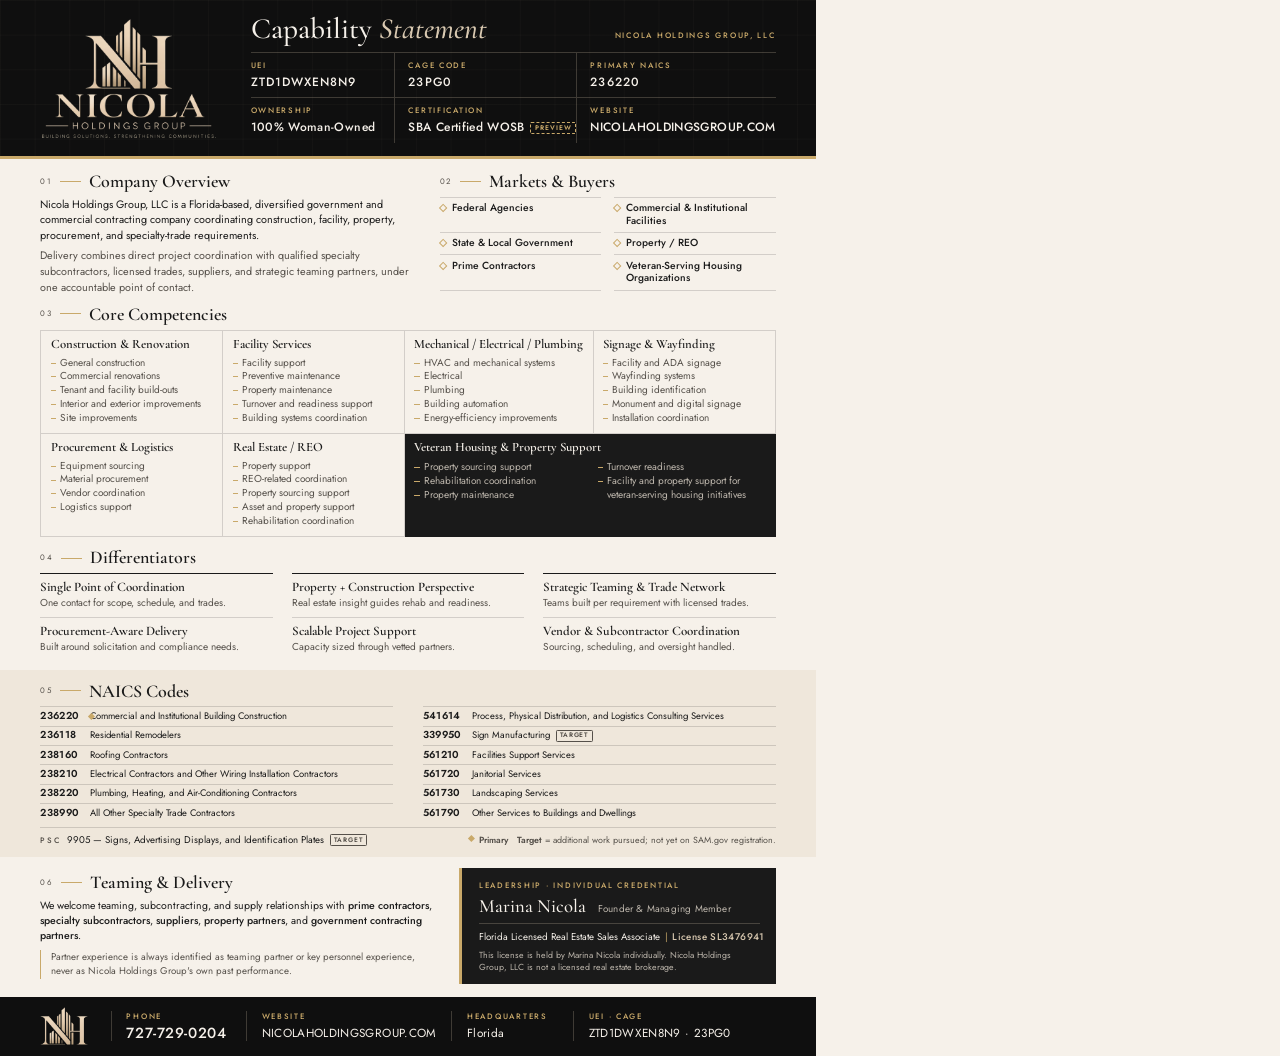
==== source/capability-statement/capability-statement.html @ 3c43f56b "Add capability statement PDF and link it across the site - New one-page capability statement (Letter" ====
<!DOCTYPE html>
<!--
  Nicola Holdings Group — Capability Statement (editable source)
  Rendered to files/capability-statement.pdf by build.py in this folder.
  WOSB: the "Preview" tag mirrors the website. Build with --final (adds class
  "cert-final" to <html>) only after SBA has awarded WOSB certification.
-->
<html lang="en">
<head>
<meta charset="utf-8">
<meta name="robots" content="noindex">
<title>Nicola Holdings Group, LLC — Capability Statement</title>
<style>
  @font-face { font-family: "Cormorant Garamond"; font-weight: 500; font-style: normal; src: url(fonts/cormorant-garamond-latin-500-normal.woff2) format("woff2"); }
  @font-face { font-family: "Cormorant Garamond"; font-weight: 600; font-style: normal; src: url(fonts/cormorant-garamond-latin-600-normal.woff2) format("woff2"); }
  @font-face { font-family: "Cormorant Garamond"; font-weight: 500; font-style: italic; src: url(fonts/cormorant-garamond-latin-500-italic.woff2) format("woff2"); }
  @font-face { font-family: "Jost"; font-weight: 400; src: url(fonts/jost-latin-400-normal.woff2) format("woff2"); }
  @font-face { font-family: "Jost"; font-weight: 500; src: url(fonts/jost-latin-500-normal.woff2) format("woff2"); }
  @font-face { font-family: "Jost"; font-weight: 600; src: url(fonts/jost-latin-600-normal.woff2) format("woff2"); }

  :root {
    --charcoal: #1A1A1A; --beige: #D9C9B1; --cream: #F6F1EA; --gold: #C9A96A; --stone: #8A8A8A;
    --black: #0F0F0F; --paper: #EFE7DB; --ink-muted: #55504A; --on-dark-muted: #BDB6AC;
    --rule: rgba(26,26,26,.16); --rule-dark: rgba(217,201,177,.24);
    --serif: "Cormorant Garamond", Georgia, serif;
    --sans: "Jost", "Helvetica Neue", Arial, sans-serif;
    --px: .42in; /* page side margin */
  }
  @page { size: 8.5in 11in; margin: 0; }
  * { box-sizing: border-box; margin: 0; padding: 0; }
  html, body { width: 8.5in; height: 11in; }
  body {
    font-family: var(--sans); font-size: 7.9pt; line-height: 1.4; color: var(--charcoal);
    background: var(--cream); -webkit-print-color-adjust: exact; print-color-adjust: exact;
    font-variant-numeric: lining-nums;
  }
  ul { list-style: none; }
  .page { width: 8.5in; height: 11in; display: flex; flex-direction: column; overflow: hidden; }

  .label { font-size: 5.9pt; font-weight: 500; letter-spacing: .22em; text-transform: uppercase; }
  .sec-head { display: flex; align-items: center; gap: 6pt; margin-bottom: 5pt; }
  .sec-head .num { font-size: 5.9pt; letter-spacing: .18em; color: var(--ink-muted); }
  .sec-head .line { width: 16pt; height: .6pt; background: var(--gold); }
  .sec-head h2 { font-family: var(--serif); font-weight: 600; font-size: 13.5pt; line-height: 1; }

  /* ---------- Header ---------- */
  .header {
    position: relative; background: var(--black); color: var(--cream);
    padding: .15in var(--px) .14in; display: grid; grid-template-columns: 1.85in 1fr; gap: .34in; align-items: center;
  }
  .header::before {
    content: ""; position: absolute; inset: 0; opacity: .55; pointer-events: none;
    background-image: linear-gradient(to right, rgba(217,201,177,.06) 1px, transparent 1px),
                      linear-gradient(to bottom, rgba(217,201,177,.06) 1px, transparent 1px);
    background-size: 26pt 26pt;
  }
  .header > * { position: relative; }
  .header__logo img { width: 100%; display: block; }
  .header__doc { display: flex; align-items: baseline; justify-content: space-between; padding-bottom: 6pt; border-bottom: .6pt solid var(--rule-dark); }
  .header__doc h1 { font-family: var(--serif); font-weight: 500; font-size: 22pt; line-height: 1; white-space: nowrap; }
  .header__doc h1 em { color: var(--beige); }
  .header__doc .label { color: var(--gold); }
  .ids { display: grid; grid-template-columns: 1.2fr 1.05fr 1.35fr; }
  .ids div { padding: 5.5pt 0 5pt; }
  .ids div:nth-child(-n+3) { border-bottom: .6pt solid var(--rule-dark); }
  .ids div:not(:nth-child(3n+1)) { padding-left: 10pt; border-left: .6pt solid var(--rule-dark); }
  .ids dt { color: var(--gold); margin-bottom: 2pt; }
  .ids dd { font-size: 9pt; font-weight: 500; letter-spacing: .03em; white-space: nowrap; }
  .ids dd.mono { letter-spacing: .09em; }
  .gold-rule { height: 2pt; background: var(--gold); }

  .preview {
    display: inline-block; margin-left: 4pt; padding: .5pt 2.6pt; vertical-align: 1.2pt;
    font-size: 5pt; font-weight: 600; letter-spacing: .15em; text-transform: uppercase; line-height: 1.3;
    color: var(--gold); border: .6pt dashed currentColor; border-radius: 1pt;
  }
  .cert-final .preview { display: none; }

  /* ---------- Overview | Markets ---------- */
  .intro { display: grid; grid-template-columns: 1fr 3.5in; gap: .3in; padding: .14in var(--px) .08in; }
  .overview p { font-size: 8.1pt; line-height: 1.45; }
  .overview p + p { margin-top: 3.5pt; color: var(--ink-muted); }
  .markets ul { display: grid; grid-template-columns: 1fr 1fr; gap: 0 10pt; }
  .markets li { padding: 3.2pt 0 3.2pt 9pt; border-top: .6pt solid var(--rule); font-size: 7.7pt; font-weight: 500; line-height: 1.25; position: relative; }
  .markets li:nth-last-child(-n+2) { border-bottom: .6pt solid var(--rule); }
  .markets li::before { content: ""; position: absolute; left: 0; top: .72em; width: 3.2pt; height: 3.2pt; border: .6pt solid var(--gold); transform: rotate(45deg); }

  /* ---------- Core Competencies ---------- */
  .competencies { padding: .02in var(--px) .1in; }
  .caps { display: grid; grid-template-columns: repeat(4, 1fr); border-top: .6pt solid var(--rule); border-left: .6pt solid var(--rule); }
  .cap { padding: 5.5pt 7pt 6pt; border-right: .6pt solid var(--rule); border-bottom: .6pt solid var(--rule); }
  .cap h3 { display: flex; justify-content: space-between; align-items: baseline; gap: 4pt; font-family: var(--serif); font-weight: 600; font-size: 9.6pt; line-height: 1.08; margin-bottom: 3pt; white-space: nowrap; }
  .cap h3 .n { font-weight: 500; font-size: 7.6pt; color: var(--stone); }
  .cap li { position: relative; padding-left: 7pt; font-size: 7.55pt; line-height: 1.37; color: var(--ink-muted); }
  .cap li::before { content: ""; position: absolute; left: 0; top: .7em; width: 4pt; height: .6pt; background: var(--gold); }
  .cap--wide { grid-column: span 2; background: var(--charcoal); color: var(--cream); }
  .cap--wide h3 { min-height: 0; margin-bottom: 4pt; }
  .cap--wide h3 .n { color: var(--beige); }
  .cap--wide ul { columns: 2; column-gap: 12pt; }
  .cap--wide li { color: var(--on-dark-muted); break-inside: avoid; }

  /* ---------- Differentiators ---------- */
  .diffs { padding: .02in var(--px) .1in; }
  .diffs ul { display: grid; grid-template-columns: repeat(3, 1fr); gap: 0 14pt; }
  .diffs li { padding: 4.5pt 0 5pt; border-top: .8pt solid var(--charcoal); }
  .diffs li:nth-child(n+4) { border-top-color: var(--rule); }
  .diffs strong { display: block; font-family: var(--serif); font-weight: 600; font-size: 9.8pt; line-height: 1.12; }
  .diffs span { display: block; color: var(--ink-muted); font-size: 7.55pt; line-height: 1.36; margin-top: 1.5pt; }

  /* ---------- NAICS band ---------- */
  .naics { background: var(--paper); padding: .12in var(--px) .1in; }
  .naics__list { display: grid; grid-template-columns: 1fr 1fr; grid-template-rows: repeat(6, auto); grid-auto-flow: column; gap: 0 22pt; }
  .naics__list { margin-bottom: 4pt; }
  .naics__list li { display: grid; grid-template-columns: 34pt 1fr; gap: 3pt; padding: 2pt 0; border-top: .6pt solid var(--rule); font-size: 7.1pt; line-height: 1.28; }
  .naics__list .is-primary .code { position: relative; }
  .naics__list .is-primary .code::after { position: absolute; left: 100%; top: 3.2pt; }
  .naics__list .is-primary .code::after, .primary-key::before { content: ""; display: inline-block; width: 3.6pt; height: 3.6pt; background: var(--gold); transform: rotate(45deg); margin-left: 2.5pt; vertical-align: 1.6pt; }
  .primary-key::before { margin: 0 4pt 0 0; }
  .naics__list .code { font-weight: 600; font-size: 7.6pt; letter-spacing: .03em; }
  .tag { display: inline-block; margin-left: 2pt; padding: .3pt 2.4pt; font-size: 4.9pt; font-weight: 600; letter-spacing: .14em; text-transform: uppercase; vertical-align: .8pt; border: .6pt solid currentColor; border-radius: 1pt; color: var(--ink-muted); line-height: 1.35; }
  .tag--primary { background: var(--beige); border-color: var(--beige); color: var(--charcoal); }
  .naics__foot { display: flex; justify-content: space-between; align-items: baseline; gap: 14pt; padding-top: 4pt; border-top: .6pt solid var(--rule); font-size: 7.3pt; }
  .naics__foot .label { color: var(--ink-muted); margin-right: 5pt; }
  .naics__note { font-size: 6.7pt; color: var(--ink-muted); }

  /* ---------- Teaming + credential ---------- */
  .lower { display: grid; grid-template-columns: 1fr 3.3in; gap: .26in; padding: .11in var(--px) .11in; align-items: center; }
  .teaming p { font-size: 7.9pt; line-height: 1.45; }
  .teaming .partners { display: flex; flex-wrap: wrap; gap: 2pt 11pt; margin: 4pt 0 5pt; }
  .teaming .partners li { position: relative; padding-left: 8pt; font-size: 7.6pt; font-weight: 500; }
  .teaming .partners li::before { content: ""; position: absolute; left: 0; top: .52em; width: 3.2pt; height: 3.2pt; border: .6pt solid var(--gold); transform: rotate(45deg); }
  .teaming p b { font-weight: 500; }
  .teaming .standard { margin-top: 5pt; font-size: 7.3pt; color: var(--ink-muted); border-left: .8pt solid var(--gold); padding-left: 7pt; }

  .cred { position: relative; background: var(--charcoal); color: var(--cream); padding: 8pt 12pt 8pt 15pt; }
  .cred::before { content: ""; position: absolute; left: 0; top: 0; bottom: 0; width: 2.4pt; background: var(--gold); }
  .cred .label { color: var(--gold); }
  .cred .name { font-family: var(--serif); font-size: 14pt; line-height: 1.05; margin-top: 3pt; }
  .cred .title { font-family: var(--sans); font-size: 7.4pt; color: var(--on-dark-muted); margin-left: 6pt; letter-spacing: .02em; }
  .cred .lic { margin-top: 5pt; padding-top: 5pt; border-top: .6pt solid var(--rule-dark); font-size: 7.3pt; white-space: nowrap; }
  .cred .lic b { font-weight: 500; letter-spacing: .04em; color: var(--beige); }
  .cred .lic i { font-style: normal; color: var(--gold); margin: 0 3.5pt; }
  .cred .disc { margin-top: 4pt; font-size: 6.6pt; line-height: 1.35; color: var(--on-dark-muted); }

  /* ---------- Footer ---------- */
  .footer { margin-top: auto; background: var(--black); color: var(--cream); padding: .11in var(--px); display: grid; grid-template-columns: auto 1fr; gap: .24in; align-items: center; }
  .footer__mark { height: .4in; width: auto; display: block; }
  .footer__contact { display: grid; grid-template-columns: 1fr 1.45fr .9fr 1.5fr; }
  .footer__contact div { padding: 0 11pt; border-left: .6pt solid var(--rule-dark); }
  .footer__contact dt { color: var(--gold); margin-bottom: 2pt; }
  .footer__contact dd { font-size: 8.8pt; letter-spacing: .03em; white-space: nowrap; }
  .footer__contact dd.phone { font-size: 11pt; font-weight: 500; letter-spacing: .04em; line-height: 1.05; }
</style>
</head>
<body>
<div class="page">

  <!-- 1. HEADER / IDENTITY -->
  <header class="header">
    <div class="header__logo">
      <img src="../../assets/images/brand/nhg-logo-primary.png" alt="Nicola Holdings Group — Building Solutions. Strengthening Communities.">
    </div>
    <div class="header__data">
      <div class="header__doc">
        <h1>Capability <em>Statement</em></h1>
        <span class="label">Nicola Holdings Group, LLC</span>
      </div>
      <dl class="ids">
        <div><dt class="label">UEI</dt><dd class="mono">ZTD1DWXEN8N9</dd></div>
        <div><dt class="label">CAGE Code</dt><dd class="mono">23PG0</dd></div>
        <div><dt class="label">Primary NAICS</dt><dd class="mono">236220</dd></div>
        <div><dt class="label">Ownership</dt><dd>100% Woman-Owned</dd></div>
        <div><dt class="label">Certification</dt><dd>SBA Certified WOSB<span class="preview">Preview</span></dd></div>
        <div><dt class="label">Website</dt><dd>NICOLAHOLDINGSGROUP.COM</dd></div>
      </dl>
    </div>
  </header>
  <div class="gold-rule"></div>

  <!-- 2. OVERVIEW | MARKETS -->
  <section class="intro">
    <div class="overview">
      <div class="sec-head"><span class="num">01</span><span class="line"></span><h2>Company Overview</h2></div>
      <p>
        Nicola Holdings Group, LLC is a Florida-based, diversified government and commercial contracting
        company coordinating construction, facility, property, procurement, and specialty-trade requirements.
      </p>
      <p>
        Delivery combines direct project coordination with qualified specialty subcontractors, licensed
        trades, suppliers, and strategic teaming partners, under one accountable point of contact.
      </p>
    </div>
    <div class="markets">
      <div class="sec-head"><span class="num">02</span><span class="line"></span><h2>Markets &amp; Buyers</h2></div>
      <ul>
        <li>Federal Agencies</li>
        <li>Commercial &amp; Institutional Facilities</li>
        <li>State &amp; Local Government</li>
        <li>Property / REO</li>
        <li>Prime Contractors</li>
        <li>Veteran-Serving Housing Organizations</li>
      </ul>
    </div>
  </section>

  <!-- 3. CORE COMPETENCIES -->
  <section class="competencies">
    <div class="sec-head"><span class="num">03</span><span class="line"></span><h2>Core Competencies</h2></div>
    <div class="caps">
        <div class="cap">
          <h3>Construction &amp; Renovation</h3>
          <ul><li>General construction</li><li>Commercial renovations</li><li>Tenant and facility build-outs</li><li>Interior and exterior improvements</li><li>Site improvements</li></ul>
        </div>
        <div class="cap">
          <h3>Facility Services</h3>
          <ul><li>Facility support</li><li>Preventive maintenance</li><li>Property maintenance</li><li>Turnover and readiness support</li><li>Building systems coordination</li></ul>
        </div>
        <div class="cap">
          <h3>Mechanical / Electrical / Plumbing</h3>
          <ul><li>HVAC and mechanical systems</li><li>Electrical</li><li>Plumbing</li><li>Building automation</li><li>Energy-efficiency improvements</li></ul>
        </div>
        <div class="cap">
          <h3>Signage &amp; Wayfinding</h3>
          <ul><li>Facility and ADA signage</li><li>Wayfinding systems</li><li>Building identification</li><li>Monument and digital signage</li><li>Installation coordination</li></ul>
        </div>
        <div class="cap">
          <h3>Procurement &amp; Logistics</h3>
          <ul><li>Equipment sourcing</li><li>Material procurement</li><li>Vendor coordination</li><li>Logistics support</li></ul>
        </div>
        <div class="cap">
          <h3>Real Estate / REO</h3>
          <ul><li>Property support</li><li>REO-related coordination</li><li>Property sourcing support</li><li>Asset and property support</li><li>Rehabilitation coordination</li></ul>
        </div>
        <div class="cap cap--wide">
          <h3>Veteran Housing &amp; Property Support</h3>
          <ul><li>Property sourcing support</li><li>Rehabilitation coordination</li><li>Property maintenance</li><li>Turnover readiness</li><li>Facility and property support for veteran-serving housing initiatives</li></ul>
        </div>
      </div>
  </section>

  <!-- 4. DIFFERENTIATORS -->
  <section class="diffs">
    <div class="sec-head"><span class="num">04</span><span class="line"></span><h2>Differentiators</h2></div>
    <ul>
      <li><strong>Single Point of Coordination</strong><span>One contact for scope, schedule, and trades.</span></li>
      <li><strong>Property + Construction Perspective</strong><span>Real estate insight guides rehab and readiness.</span></li>
      <li><strong>Strategic Teaming &amp; Trade Network</strong><span>Teams built per requirement with licensed trades.</span></li>
      <li><strong>Procurement-Aware Delivery</strong><span>Built around solicitation and compliance needs.</span></li>
      <li><strong>Scalable Project Support</strong><span>Capacity sized through vetted partners.</span></li>
      <li><strong>Vendor &amp; Subcontractor Coordination</strong><span>Sourcing, scheduling, and oversight handled.</span></li>
    </ul>
  </section>

  <!-- 5. NAICS / PSC -->
  <section class="naics">
    <div>
      <div class="sec-head"><span class="num">05</span><span class="line"></span><h2>NAICS Codes</h2></div>
      <ul class="naics__list">
        <li class="is-primary"><span class="code">236220</span><span>Commercial and Institutional Building Construction</span></li>
        <li><span class="code">236118</span><span>Residential Remodelers</span></li>
        <li><span class="code">238160</span><span>Roofing Contractors</span></li>
        <li><span class="code">238210</span><span>Electrical Contractors and Other Wiring Installation Contractors</span></li>
        <li><span class="code">238220</span><span>Plumbing, Heating, and Air-Conditioning Contractors</span></li>
        <li><span class="code">238990</span><span>All Other Specialty Trade Contractors</span></li>
        <li><span class="code">541614</span><span>Process, Physical Distribution, and Logistics Consulting Services</span></li>
        <li><span class="code">339950</span><span>Sign Manufacturing <span class="tag">Target</span></span></li>
        <li><span class="code">561210</span><span>Facilities Support Services</span></li>
        <li><span class="code">561720</span><span>Janitorial Services</span></li>
        <li><span class="code">561730</span><span>Landscaping Services</span></li>
        <li><span class="code">561790</span><span>Other Services to Buildings and Dwellings</span></li>
      </ul>
    </div>
    <div class="naics__foot">
      <p><span class="label">PSC</span>9905 — Signs, Advertising Displays, and Identification Plates <span class="tag">Target</span></p>
      <p class="naics__note"><span class="primary-key"><b>Primary</b></span> &nbsp;&nbsp;<b>Target</b> = additional work pursued; not yet on SAM.gov registration.</p>
    </div>
  </section>

  <!-- 6. TEAMING + CREDENTIAL -->
  <section class="lower">
    <div class="teaming">
      <div class="sec-head"><span class="num">06</span><span class="line"></span><h2>Teaming &amp; Delivery</h2></div>
      <p>We welcome teaming, subcontracting, and supply relationships with <b>prime contractors</b>,
        <b>specialty subcontractors</b>, <b>suppliers</b>, <b>property partners</b>, and
        <b>government contracting partners</b>.</p>
      <p class="standard">Partner experience is always identified as teaming partner or key personnel experience, never as Nicola Holdings Group's own past performance.</p>
    </div>
    <aside class="cred">
      <span class="label">Leadership · Individual Credential</span>
      <p class="name">Marina Nicola <span class="title">Founder &amp; Managing Member</span></p>
      <p class="lic">Florida Licensed Real Estate Sales Associate<i>|</i><b>License SL3476941</b></p>
      <p class="disc">This license is held by Marina Nicola individually. Nicola Holdings Group, LLC is not a licensed real estate brokerage.</p>
    </aside>
  </section>

  <!-- 7. CONTACT -->
  <footer class="footer">
    <img class="footer__mark" src="../../assets/images/brand/nhg-mark-light.png" alt="Nicola Holdings Group NH mark">
    <dl class="footer__contact">
      <div><dt class="label">Phone</dt><dd class="phone">727-729-0204</dd></div>
      <div><dt class="label">Website</dt><dd>NICOLAHOLDINGSGROUP.COM</dd></div>
      <div><dt class="label">Headquarters</dt><dd>Florida</dd></div>
      <div><dt class="label">UEI · CAGE</dt><dd>ZTD1DWXEN8N9 · 23PG0</dd></div>
    </dl>
  </footer>

</div>
</body>
</html>
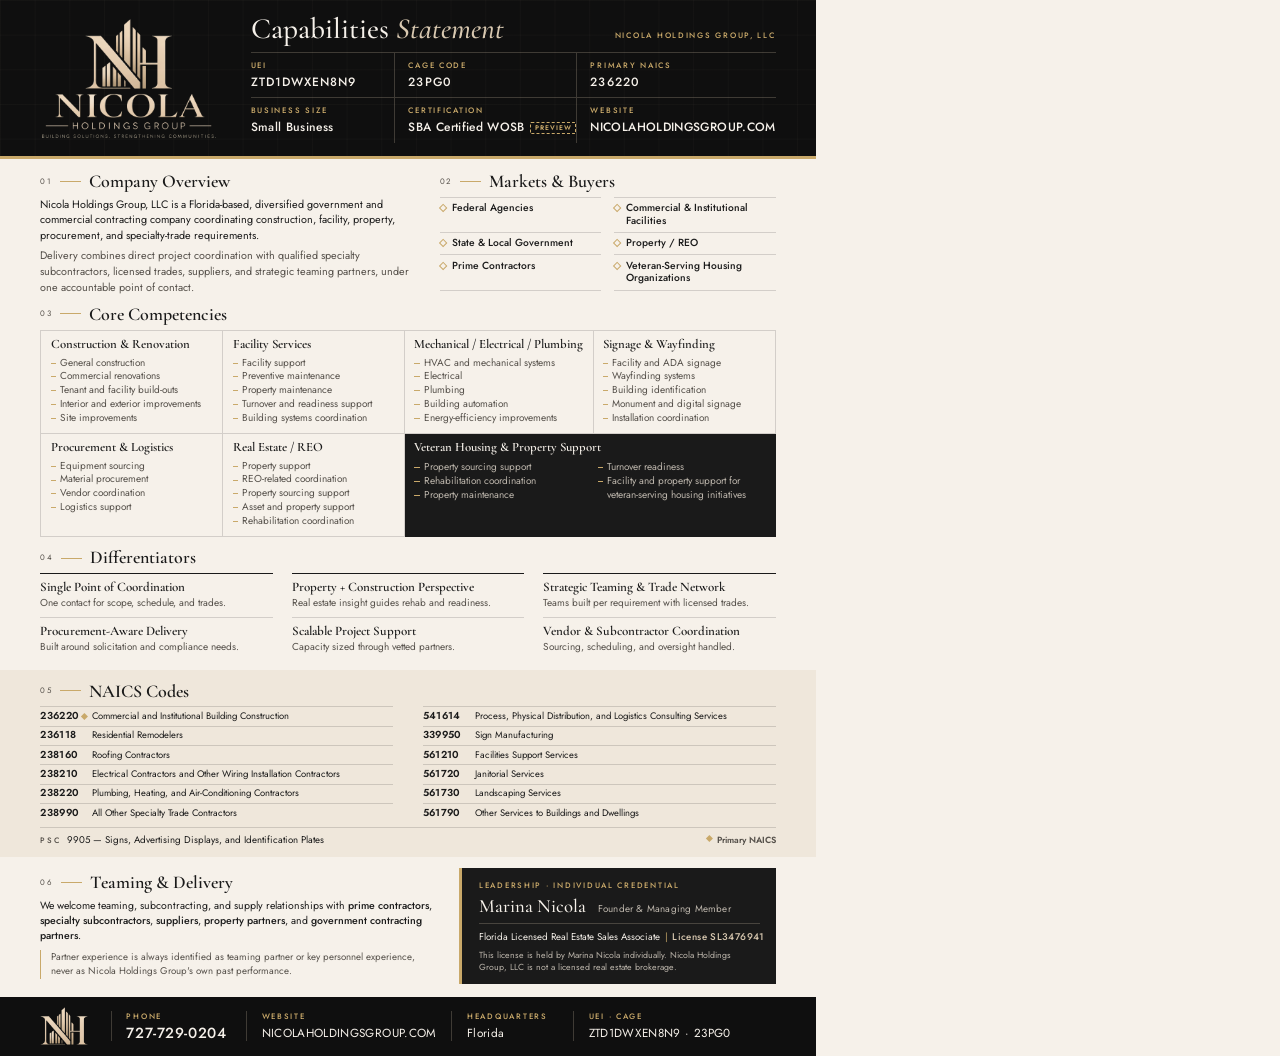
==== commit 895daeeb: "Capabilities statement: retitle, replace ownership, drop Target tags - Title now reads 'Capabilities" ====
--- a/source/capability-statement/capability-statement.html
+++ b/source/capability-statement/capability-statement.html
@@ -1,6 +1,6 @@
 <!DOCTYPE html>
 <!--
-  Nicola Holdings Group — Capability Statement (editable source)
+  Nicola Holdings Group — Capabilities Statement (editable source)
   Rendered to files/capability-statement.pdf by build.py in this folder.
   WOSB: the "Preview" tag mirrors the website. Build with --final (adds class
   "cert-final" to <html>) only after SBA has awarded WOSB certification.
@@ -9,7 +9,7 @@
 <head>
 <meta charset="utf-8">
 <meta name="robots" content="noindex">
-<title>Nicola Holdings Group, LLC — Capability Statement</title>
+<title>Nicola Holdings Group, LLC — Capabilities Statement</title>
 <style>
   @font-face { font-family: "Cormorant Garamond"; font-weight: 500; font-style: normal; src: url(fonts/cormorant-garamond-latin-500-normal.woff2) format("woff2"); }
   @font-face { font-family: "Cormorant Garamond"; font-weight: 600; font-style: normal; src: url(fonts/cormorant-garamond-latin-600-normal.woff2) format("woff2"); }
@@ -111,8 +111,8 @@
   .naics { background: var(--paper); padding: .12in var(--px) .1in; }
   .naics__list { display: grid; grid-template-columns: 1fr 1fr; grid-template-rows: repeat(6, auto); grid-auto-flow: column; gap: 0 22pt; }
   .naics__list { margin-bottom: 4pt; }
-  .naics__list li { display: grid; grid-template-columns: 34pt 1fr; gap: 3pt; padding: 2pt 0; border-top: .6pt solid var(--rule); font-size: 7.1pt; line-height: 1.28; }
-  .naics__list .is-primary .code { position: relative; }
+  .naics__list li { display: grid; grid-template-columns: 36pt 1fr; gap: 3pt; padding: 2pt 0; border-top: .6pt solid var(--rule); font-size: 7.1pt; line-height: 1.28; }
+  .naics__list .is-primary .code { position: relative; justify-self: start; }
   .naics__list .is-primary .code::after { position: absolute; left: 100%; top: 3.2pt; }
   .naics__list .is-primary .code::after, .primary-key::before { content: ""; display: inline-block; width: 3.6pt; height: 3.6pt; background: var(--gold); transform: rotate(45deg); margin-left: 2.5pt; vertical-align: 1.6pt; }
   .primary-key::before { margin: 0 4pt 0 0; }
@@ -162,14 +162,14 @@
     </div>
     <div class="header__data">
       <div class="header__doc">
-        <h1>Capability <em>Statement</em></h1>
+        <h1>Capabilities <em>Statement</em></h1>
         <span class="label">Nicola Holdings Group, LLC</span>
       </div>
       <dl class="ids">
         <div><dt class="label">UEI</dt><dd class="mono">ZTD1DWXEN8N9</dd></div>
         <div><dt class="label">CAGE Code</dt><dd class="mono">23PG0</dd></div>
         <div><dt class="label">Primary NAICS</dt><dd class="mono">236220</dd></div>
-        <div><dt class="label">Ownership</dt><dd>100% Woman-Owned</dd></div>
+        <div><dt class="label">Business Size</dt><dd>Small Business</dd></div>
         <div><dt class="label">Certification</dt><dd>SBA Certified WOSB<span class="preview">Preview</span></dd></div>
         <div><dt class="label">Website</dt><dd>NICOLAHOLDINGSGROUP.COM</dd></div>
       </dl>
@@ -263,7 +263,7 @@
         <li><span class="code">238220</span><span>Plumbing, Heating, and Air-Conditioning Contractors</span></li>
         <li><span class="code">238990</span><span>All Other Specialty Trade Contractors</span></li>
         <li><span class="code">541614</span><span>Process, Physical Distribution, and Logistics Consulting Services</span></li>
-        <li><span class="code">339950</span><span>Sign Manufacturing <span class="tag">Target</span></span></li>
+        <li><span class="code">339950</span><span>Sign Manufacturing</span></li>
         <li><span class="code">561210</span><span>Facilities Support Services</span></li>
         <li><span class="code">561720</span><span>Janitorial Services</span></li>
         <li><span class="code">561730</span><span>Landscaping Services</span></li>
@@ -271,8 +271,8 @@
       </ul>
     </div>
     <div class="naics__foot">
-      <p><span class="label">PSC</span>9905 — Signs, Advertising Displays, and Identification Plates <span class="tag">Target</span></p>
-      <p class="naics__note"><span class="primary-key"><b>Primary</b></span> &nbsp;&nbsp;<b>Target</b> = additional work pursued; not yet on SAM.gov registration.</p>
+      <p><span class="label">PSC</span>9905 — Signs, Advertising Displays, and Identification Plates</p>
+      <p class="naics__note"><span class="primary-key"><b>Primary NAICS</b></span></p>
     </div>
   </section>
 
